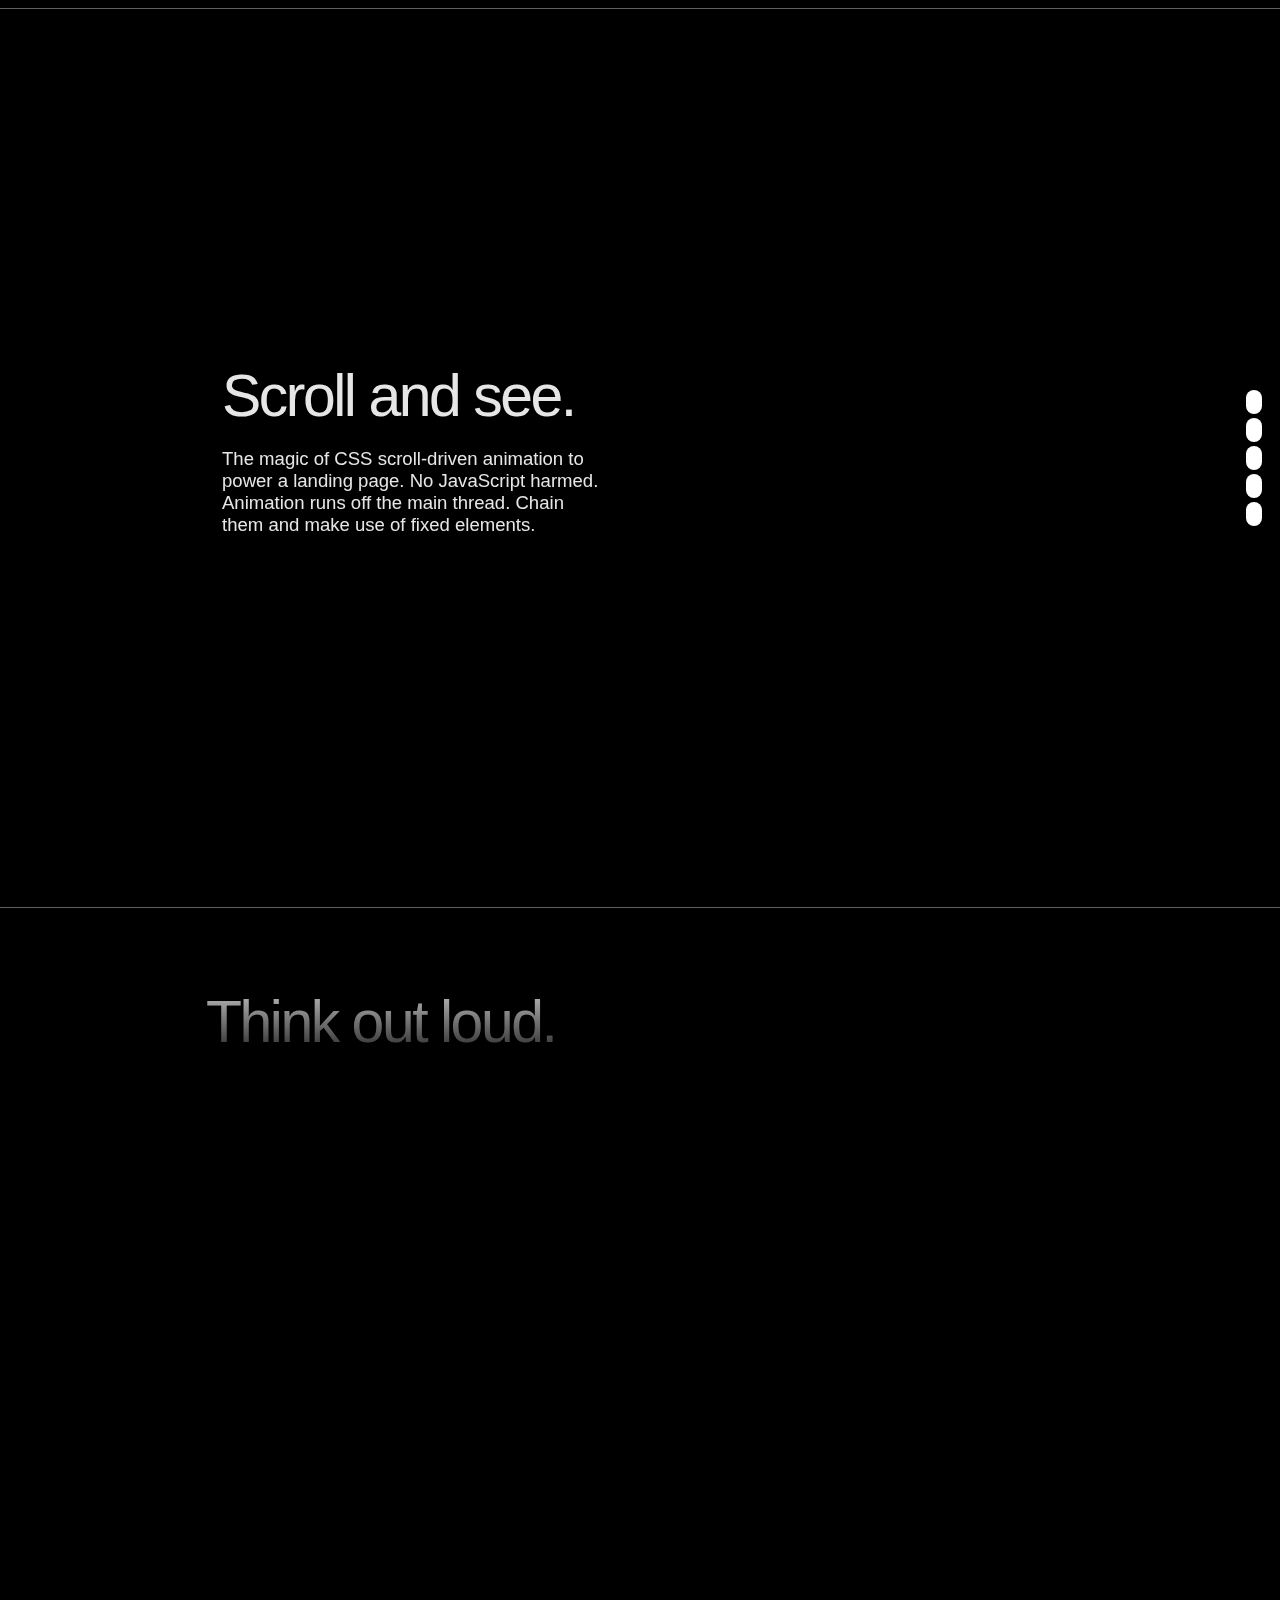
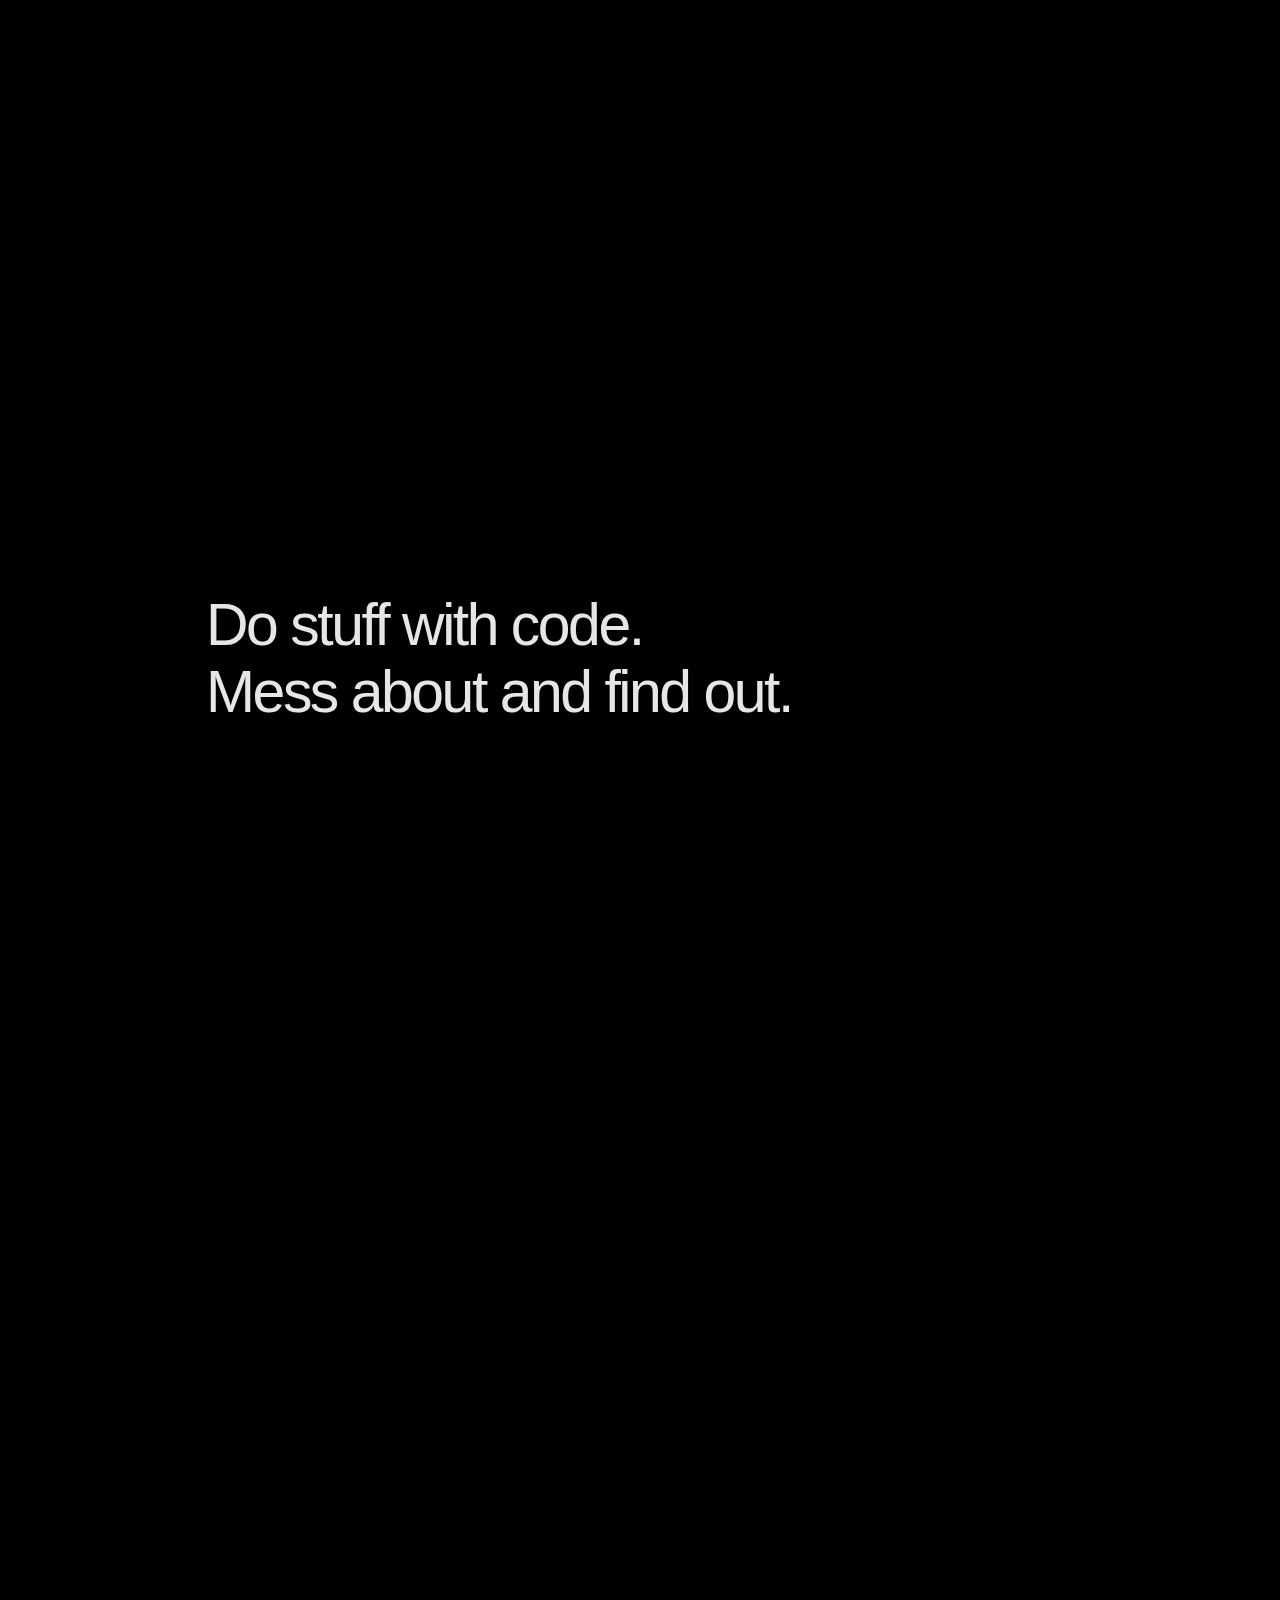
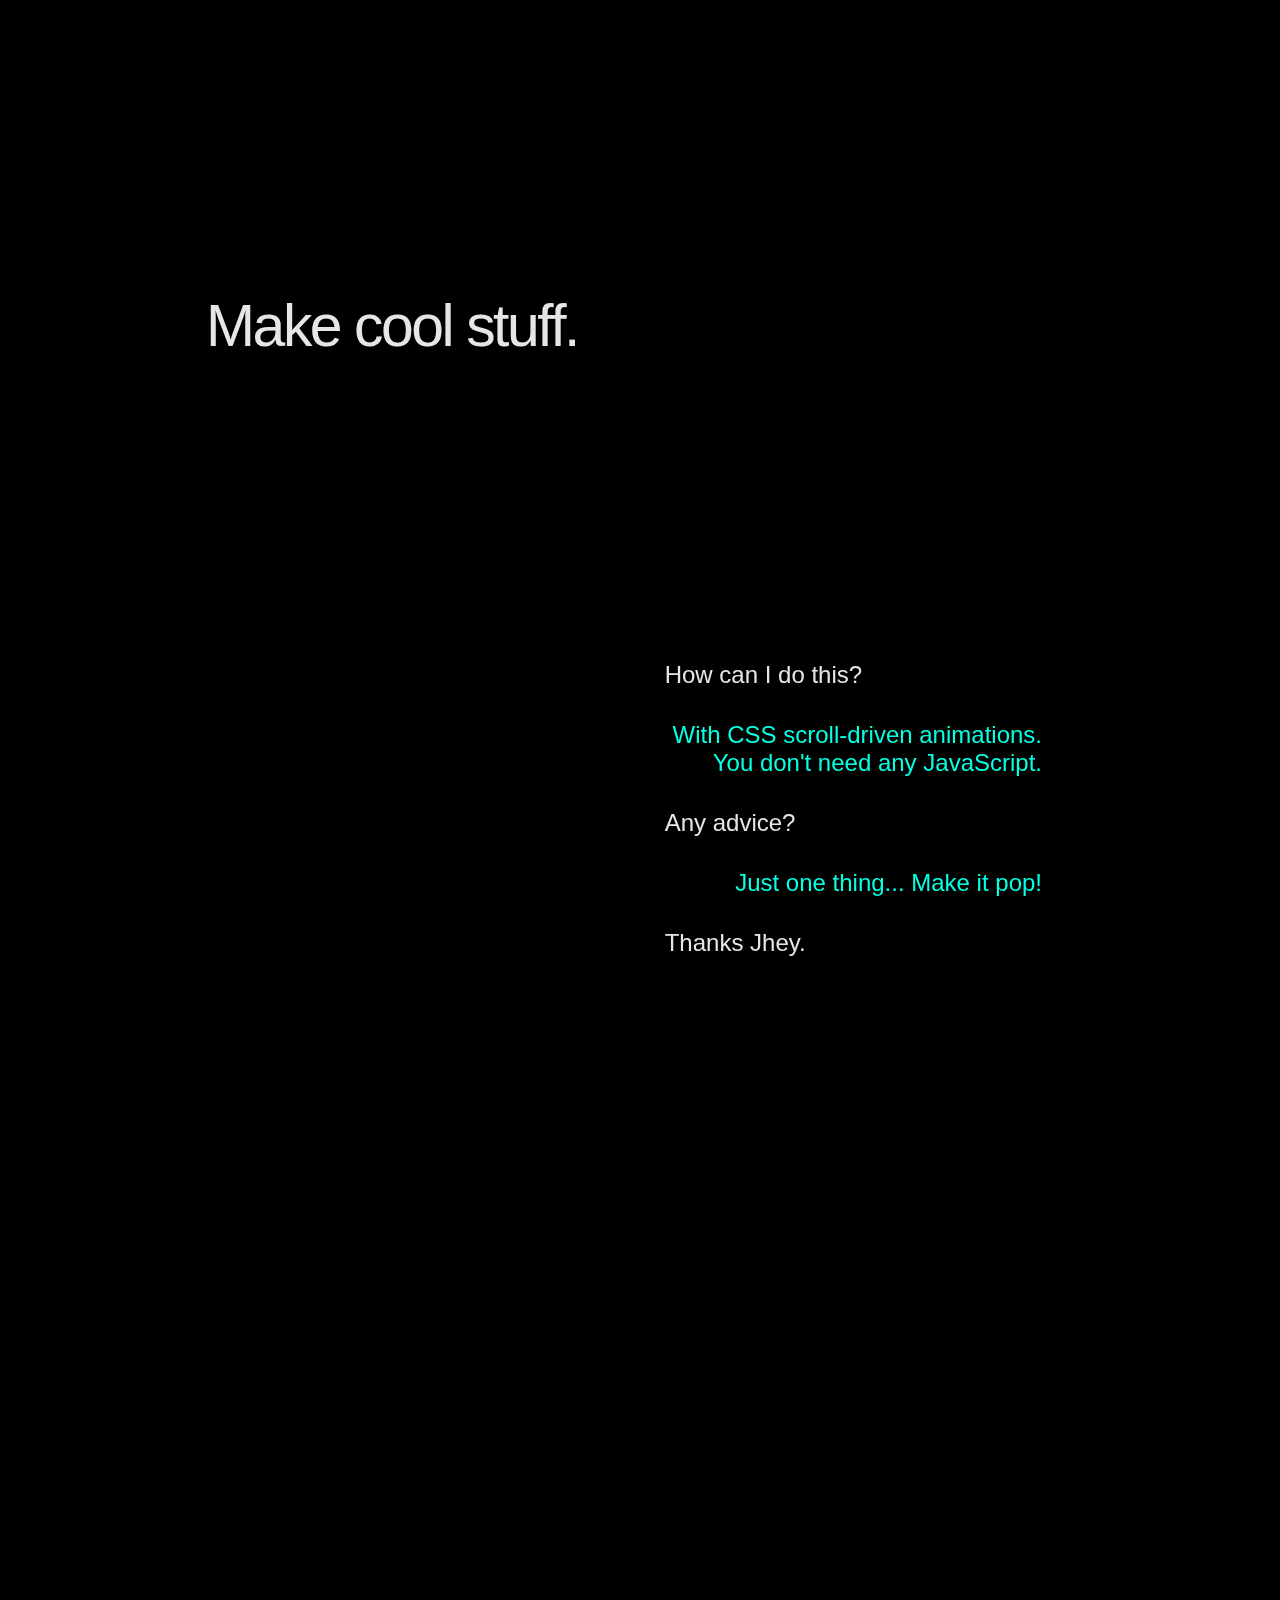
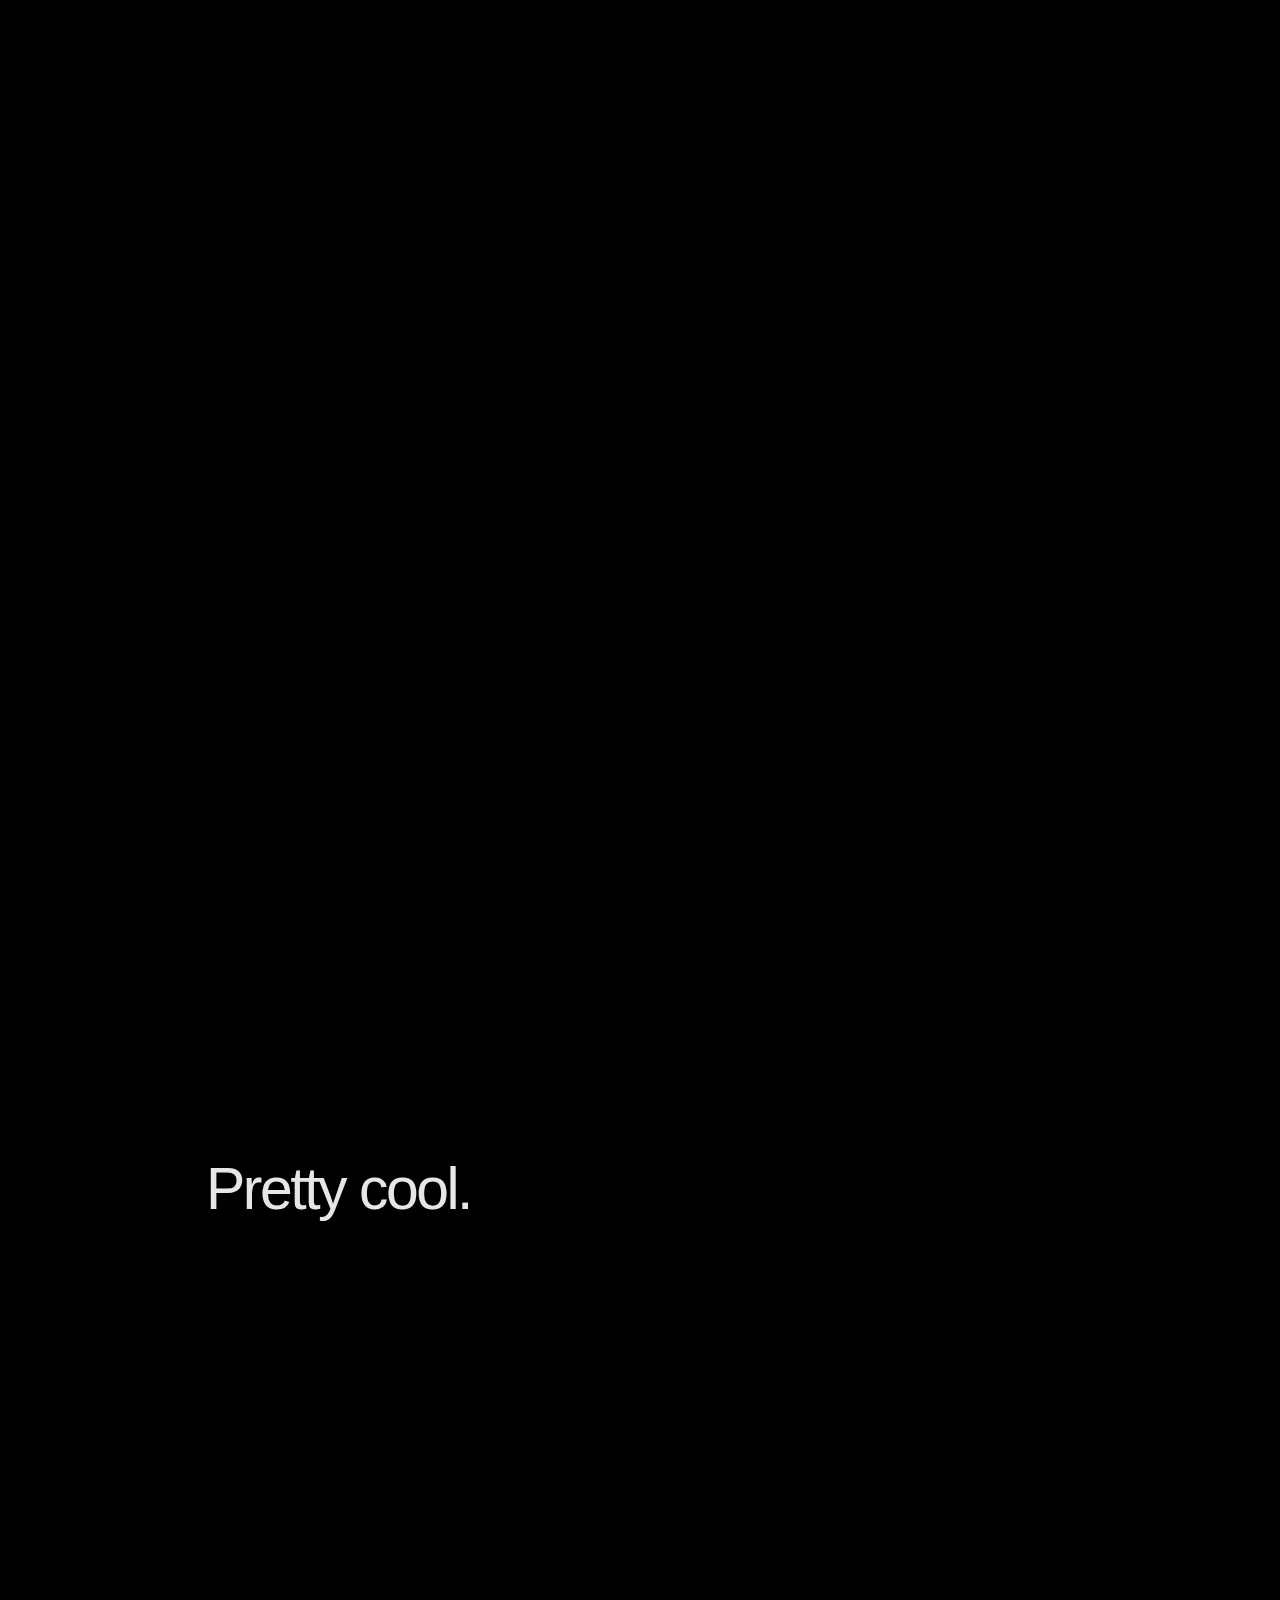
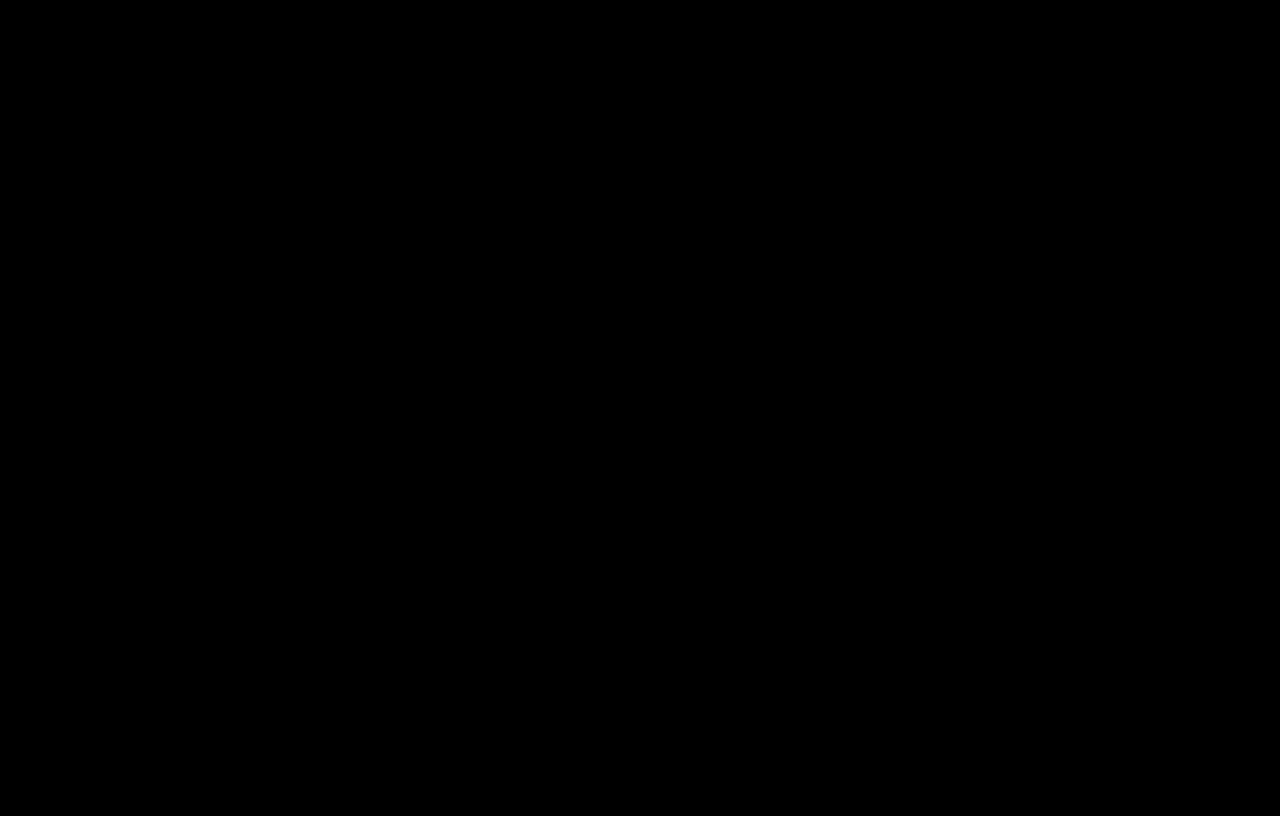
==== scrole.html @ 30d451ef "edit rm add" ====
<style>
  @font-face {
    font-family: "Geist Sans";
    src: url("https://assets.codepen.io/605876/GeistVF.ttf") format("truetype");
  }

  *,
  *:after,
  *:before {
    box-sizing: border-box;
  }

  html {
    scroll-snap-type: y mandatory;
    scrollbar-width: none;
    -ms-overflow-style: none;
  }

  body {
    min-height: 100vh;
    font-family: "Geist Sans", "SF Pro Text", "SF Pro Icons", "AOS Icons", "Helvetica Neue", Helvetica, Arial, sans-serif, system-ui;
    font-weight: 80;
    background: black;
    color: hsl(0 0% 90%);
    overflow-x: hidden;
  }

  p {
    max-width: 40ch;
  }

  section:nth-of-type(1) {
    scroll-snap-align: center;
    height: 100vh;
  }

  section:nth-of-type(2) {
    scroll-snap-align: start;
  }

  article {
    min-height: 100vh;
  }

  :is(h1, h2) {
    font-weight: 70;
    font-size: clamp(2.5rem, 3.35vw + 1rem, 8rem);
    letter-spacing: -0.075ch;
    margin: 0;
  }

  h1 {
    color: hsl(0 0% 90%);
  }

  :is(section, article) {
    position: relative;
  }

  nav a:first-of-type {
    width: 48px;
    aspect-ratio: 1;
    display: grid;
    place-items: center;
    color: white;
  }

  nav a:last-of-type {
    background: hsl(173 100% 51%);
    color: black;
    padding: 1rem 2rem;
    border-radius: 22px;
    text-decoration: none;
    font-weight: 120;
    transition: background 0.2s;
  }

  nav a:last-of-type:is(:hover, :focus-visible) {
    background: hsl(173 100% 40%);
  }

  .content {
    margin: 0 auto;
    width: 900px;
    max-width: 100%;
    height: 100%;
    z-index: 2;
    position: absolute;
    inset: 0;
    padding: 1rem;
  }

  .fixed img {
    height: 100%;
    width: 150%;
    object-fit: cover;
    z-index: -1;
    position: absolute;
    inset: 0;
    left: 50%;
    translate: -50% 0;
    filter: brightness(0.5);
  }

  section:first-of-type img {
    left: 50%;
    translate: -50% 0;
  }

  section:first-of-type {
    padding: 2rem 1rem;
    display: grid;
    align-content: end;
    justify-content: start;
  }

  section:first-of-type .fixed {
    z-index: 5;
  }

  section:first-of-type .fixed .content {
    margin: 0 auto;
    width: 900px;
    max-width: 100%;
    display: grid;
    align-content: center;
    justify-content: start;
    padding: 6rem 2rem;
    height: 100%;
  }

  section:first-of-type {
    background: black;
  }

  section:first-of-type p {
    font-size: clamp(1rem, 0.2vw + 1rem, 2rem);
    padding: 0 2rem 0 0;
  }

  section:nth-of-type(2) article:first-of-type .fixed {
    z-index: 2;
  }

  section:nth-of-type(2) .content {
    display: grid;
    padding: 4rem 1rem;
    align-content: center;
  }

  section:nth-of-type(2) article:first-of-type .content {
    align-content: end;
  }

  section:nth-of-type(2) article:first-of-type .fixed::after {
    content: "";
    position: absolute;
    inset: 0;
    background: hsl(0 0% 0% / 0.25);
  }

  section:nth-of-type(2) article:first-of-type h2 {
    padding: 1rem 0;
  }

  section:nth-of-type(2) article:nth-of-type(2) h2 {
    padding: 0 2rem 0 0;
  }

  section:nth-of-type(2) article:nth-of-type(2) .fixed {
    background: black;
    z-index: 2;
  }

  section:nth-of-type(2) article:nth-of-type(3) .content {
    align-content: start;
  }

  section:nth-of-type(2) article:nth-of-type(3) .fixed {
    z-index: 2;
  }

  section:nth-of-type(2) article:nth-of-type(3) img {
    filter: saturate(0.5) brightness(0.5);
  }

  .text-blocks {
    width: 100%;
    max-width: 46ch;
    justify-self: end;
    display: grid;
    place-items: center;
    gap: 2rem 0;
    padding-right: 2rem;
  }

  /* Text block styling */
  .chat-container {
    height: 100vh;
    width: 100%;
    position: sticky;
    top: 0;
    display: grid;
    place-items: center;
  }

  .text-blocks p {
    display: inline-block;
    border-radius: 6px;
    margin: 0;
    font-size: clamp(1.5rem, 0.5vw + 1rem, 4rem);
    font-weight: 120;
  }

  .text-blocks p:nth-of-type(even) {
    justify-self: end;
    text-align: right;
    color: hsl(173 100% 51%);
  }

  .text-blocks p:nth-of-type(odd) {
    justify-self: start;
  }

  .filler {
    display: none;
  }

  /* Scroll indicators */
  .indicators {
    width: 20px;
    aspect-ratio: 1 / 7;
    position: fixed;
    top: 50%;
    right: 1rem;
    z-index: 999999;
    translate: 0 -50%;
    display: flex;
    flex-direction: column;
  }

  .indicator {
    background: linear-gradient(white, white) padding-box;
    border-radius: 100px;
    width: 100%;
    min-height: 20px;
    display: inline-block;
    flex: 1;
    border: 2px solid transparent;
  }

  html {
    scroll-behavior: smooth;
  }

  @supports (animation-timeline: scroll()) {
    section:nth-of-type(1) article {
      view-timeline: --article-one;
    }

    section:nth-of-type(2) article:nth-of-type(1) {
      view-timeline: --article-two;
    }

    section:nth-of-type(2) article:nth-of-type(2) {
      view-timeline: --article-three;
    }

    section:nth-of-type(2) article:nth-of-type(3) {
      view-timeline: --article-four;
    }

    section:nth-of-type(2) article:nth-of-type(4) {
      view-timeline: --article-five;
    }

    .fixed {
      position: fixed;
      inset: 0;
    }

    .static {
      position: absolute;
      inset: 0;
      z-index: 6;
    }

    .filler {
      display: block;
      width: 100%;
      position: absolute;
      bottom: 30vh;
      padding: 1rem;
    }

    .text-blocks p {
      animation: slide-in, fade-in;
      animation-fill-mode: both;
      animation-timing-function: linear;
      animation-timeline: --article-four;
    }

    .text-blocks p:nth-of-type(1) {
      animation-range: entry-crossing 50% entry-crossing 55%;
    }

    .text-blocks p:nth-of-type(2) {
      animation-range: entry-crossing 55% entry-crossing 60%;
    }

    .text-blocks p:nth-of-type(3) {
      animation-range: entry-crossing 60% entry-crossing 65%;
    }

    .text-blocks p:nth-of-type(4) {
      animation-range: entry-crossing 65% entry-crossing 70%;
    }

    .text-blocks p:nth-of-type(5) {
      animation-range: entry-crossing 70% entry-crossing 75%;
    }

    section:nth-of-type(2) article:last-of-type {
      z-index: 5;
    }

    section:nth-of-type(2) article:nth-of-type(3) {
      height: 400vh;
    }

    section:nth-of-type(2) article:nth-of-type(3) h2 {
      margin-top: 80vh;
    }

    section:nth-of-type(2) article:last-of-type .fixed {
      clip-path: ellipse(220% 200% at 50% 300%);
      animation: unclip both linear;
      animation-timeline: --article-five;
      animation-range: entry 20% entry 80%;
    }

    .filler h2 {
      animation: fade-away, fade-out;
      animation-timing-function: linear;
      animation-fill-mode: both;
      animation-timeline: --article-four;
      animation-range: exit 40% exit 75%, exit 70% exit 90%;
    }

    .loud-wrap {
      clip-path: inset(0 0 0 0);
      animation: unmask both linear;
      animation-timeline: --article-two;
      animation-range: entry 20% entry 80%;
      mask: linear-gradient(white 50%, transparent) 0 100% / 100% 200% no-repeat;
    }

    .text-wrap {
      position: sticky;
      bottom: 4rem;
      transform-origin: 50% 0;
      animation: fade-away both linear, fade-out both linear;
      animation-timeline: --article-two;
      animation-range: exit 40% exit 75%, exit 70% exit 100%;
    }

    .text-blocks {
      animation: fade-out both linear;
      animation-timeline: --article-four;
      animation-range: entry-crossing 75% entry-crossing 100%;
    }

    section:nth-of-type(2) article:nth-of-type(3) .fixed {
      animation: fade-in both linear, fade-out both linear;
      animation-timeline: --article-four, --article-four;
      animation-range: entry 45% exit-crossing 0%, exit 0% exit 15%;
    }

    section:nth-of-type(2) article:nth-of-type(2) .fixed {
      animation: fade-in;
      animation-fill-mode: both;
      animation-timing-function: linear;
      animation-timeline: --article-three;
      animation-range: entry 60% exit 30%;
    }

    section:nth-of-type(2) article:nth-of-type(2) h2 {
      animation: slide-in, fade-in, fade-away, fade-out;
      animation-fill-mode: both;
      animation-timing-function: linear;
      animation-timeline: view(), view(), --article-three, --article-three;
      animation-range: entry 100% cover 25%, entry 100% cover 35%, exit 20% exit 40%, exit 40% exit 50%;
    }

    section:nth-of-type(2) article:first-of-type h2 {
      animation: slide-up both linear;
      animation-timeline: --article-two;
      animation-range: entry 20% entry 80%;
    }

    section:nth-of-type(2) article:first-of-type img {
      animation: scale-down both linear;
      animation-timeline: --article-two;
      animation-range: entry;
    }

    section:nth-of-type(2) article:first-of-type .fixed {
      clip-path: ellipse(220% 200% at 50% 300%);
      animation: unclip both linear;
      animation-timeline: --article-two;
      animation-range: entry 0 entry 100%;
    }

    section:first-of-type {
      view-timeline: --section;
    }

    section:first-of-type .fixed {
      animation: scale-and-move both linear, fade-out both linear;
      animation-timeline: --section;
      animation-range: exit 0% exit 50%, exit 0% exit 25%;
      transform-origin: 50% 0;
    }

    /* Keyframes collection	*/
    @keyframes slide-in {
      0% {
        translate: 0 100%;
      }
    }

    @keyframes fade-in {
      0% {
        opacity: 0;
      }
    }

    @keyframes slide-up {
      0% {
        translate: 0 100%;
      }
    }

    @keyframes fade-away {
      to {
        filter: blur(4rem);
      }
    }

    @keyframes unmask {
      to {
        mask-position: 0 0;
      }
    }

    @keyframes scale-down {
      0% {
        scale: 5;
      }
    }

    @keyframes unclip {
      to {
        clip-path: ellipse(220% 200% at 50% 175%);
      }
    }

    @keyframes fade-out {
      to {
        opacity: 0;
      }
    }

    @keyframes scale-and-move {
      to {
        translate: 0 -10%;
        scale: 0.35 0.5;
      }
    }



    /* Scroll indication work */
    :root {
      timeline-scope:
        --article-one,
        --article-two,
        --article-three,
        --article-four,
        --article-five;
    }

    .indicator {
      animation: activate, deactivate;
      animation-fill-mode: both;
      animation-timing-function: linear;
      animation-range: entry, exit;
    }

    .indicator:nth-of-type(1) {
      animation-timeline: --article-one;
    }

    .indicator:nth-of-type(2) {
      animation-timeline: --article-two;
    }

    .indicator:nth-of-type(3) {
      animation-timeline: --article-three;
    }

    .indicator:nth-of-type(4) {
      animation-timeline: --article-four;
    }

    .indicator:nth-of-type(5) {
      animation-timeline: --article-five;
    }

    @keyframes activate {
      to {
        flex: 3;
      }
    }

    @keyframes deactivate {
      to {
        flex: 1;
      }
    }
  }
</style>

<body>

  <div class="indicators">
    <a href="#item-1" class="indicator"></a>
    <a href="#item-2" class="indicator"></a>
    <a href="#item-3" class="indicator"></a>
    <a href="#item-4" class="indicator"></a>
    <a href="#item-5" class="indicator"></a>
  </div>
  <main>
    <section>
      <article id="item-1">
        <div class="fixed">
          <img src="https://fastly.picsum.photos/id/310/1920/1080.jpg?hmac=HDJM8ptvuyfahXPE6mcsYhG1XGE1mUb2oaa4hlFZ0yg"
            alt="">
          <div class="content">
            <h1>Scroll and see.</h1>
            <p>The magic of CSS scroll-driven animation to power a landing page. No JavaScript harmed. Animation runs
              off the main thread. Chain them and make use of fixed elements.</p>
          </div>
        </div>
      </article>
    </section>
    <section>
      <article id="item-2">
        <div class="fixed">
          <img src="https://fastly.picsum.photos/id/846/1920/1080.jpg?hmac=rx55XDjKPLjmW5WdHBRqOphU4wZkLT5W3TC_WBdvyVY"
            alt="">
        </div>
        <div class="static">
          <div class="content">
            <div class="text-wrap">
              <div class="loud-wrap">
                <h2>Think out loud.</h2>
              </div>
            </div>
          </div>
        </div>
      </article>
      <article id="item-3">
        <div class="fixed"></div>
        <div class="static">
          <div class="content">
            <h2>Do stuff with code.<br />Mess about and find out.</h2>
          </div>
        </div>
      </article>
      <article id="item-4">
        <div class="fixed">
          <img src="https://fastly.picsum.photos/id/985/1920/1080.jpg?hmac=dLb_5lBJW4AZhZDUXweY5WlrnscpKLtCKffaqSrF9Vw"
            alt="">
        </div>
        <div class="static">
          <div class="content">
            <h2>Make cool stuff.</h2>
            <div class="chat-container">
              <div class="text-blocks">
                <p>How can I do this?</p>
                <p>With CSS scroll-driven animations. You don't need any JavaScript.</p>
                <p>Any advice?</p>
                <p>Just one thing... Make it pop!</p>
                <p>Thanks Jhey.</p>
              </div>
            </div>
            <div class="filler">
              <h2>Pretty cool.</h2>
            </div>
          </div>
        </div>
      </article>
      <article id="item-5">
        <div class="fixed">
          <img src="https://fastly.picsum.photos/id/681/1920/1080.jpg?hmac=qyb0NfTEkQw9QdsIYQbV0GhAEyKiPcAfetmIF_e8Kik"
            alt="" />
          <div class="content">
            <h2>Fin.<br>Follow for more.</h2>
          </div>
        </div>
      </article>
    </section>
  </main>
</body>
<script>
  import gsap from "https://cdn.skypack.dev/gsap@3.12.0";
  import { ScrollTrigger } from "https://cdn.skypack.dev/gsap@3.12.0/ScrollTrigger";

  if (!CSS.supports("animation-timeline: view()")) {
    gsap.registerPlugin(ScrollTrigger);
    // Set up all the scroll animations with ScrollTrigger instead.
    // Blanket styles
    gsap.set(".fixed", {
      position: "fixed",
      inset: 0
    });
    gsap.set(".static", {
      position: "absolute",
      inset: 0,
      zIndex: 6
    });
    // First section
    gsap.set("section:first-of-type .fixed", {
      transformOrigin: "50% 0%"
    });
    gsap.to("section:first-of-type .fixed", {
      scale: "0.35 0.5",
      yPercent: -10,
      scrollTrigger: {
        scrub: 0.5,
        trigger: "section:first-of-type",
        start: "top top",
        end: "bottom 50%"
      }
    });
    gsap.to("section:first-of-type .fixed", {
      opacity: 0,
      scrollTrigger: {
        scrub: 0.5,
        trigger: "section:first-of-type",
        start: "top top",
        end: "bottom 75%"
      }
    });
    // The second section with image scaling down, etc.
    gsap.set("section:nth-of-type(2) article:first-of-type .fixed", {
      clipPath: "ellipse(220% 200% at 50% 300%)",
      zIndex: 3
    });
    gsap.to("section:nth-of-type(2) article:first-of-type .fixed", {
      clipPath: "ellipse(220% 200% at 50% 175%)",
      scrollTrigger: {
        scrub: 0.5,
        trigger: "section:nth-of-type(2) article:first-of-type",
        start: "top bottom",
        end: "top top"
      }
    });
    gsap.from("section:nth-of-type(2) article:first-of-type img", {
      scale: 5,
      scrollTrigger: {
        scrub: 0.5,
        trigger: "section:nth-of-type(2) article:first-of-type",
        start: "top bottom",
        end: "top top"
      }
    });

    gsap.set(".loud-wrap", {
      clipPath: "inset(0 0 0 0)",
      mask: "linear-gradient(white 50%, transparent) 0 100% / 100% 200% no-repeat"
    });
    gsap.set(".text-wrap", {
      position: "sticky",
      bottom: "4rem",
      transformOrigin: "50% 0"
    });
    gsap.from("section:nth-of-type(2) article:first-of-type h2", {
      yPercent: 100,
      scrollTrigger: {
        scrub: 0.5,
        trigger: "section:nth-of-type(2) article:first-of-type",
        start: "top 50%",
        end: "top 0%"
      }
    });
    gsap.to("section:nth-of-type(2) article:first-of-type .loud-wrap", {
      maskPosition: "0 0",
      scrollTrigger: {
        scrub: 0.5,
        trigger: "section:nth-of-type(2) article:first-of-type",
        start: "top 50%",
        end: "top 0%"
      }
    });
    // Blur the text on exit
    gsap.to("section:nth-of-type(2) article:first-of-type .text-wrap", {
      filter: "blur(4rem)",
      opacity: 0,
      scrollTrigger: {
        scrub: 0.5,
        trigger: "section:nth-of-type(2) article:first-of-type",
        start: "bottom 60%",
        end: "bottom 25%"
      }
    });

    // Third section
    gsap.set("section:nth-of-type(2) article:nth-of-type(2) .fixed", {
      zIndex: 3
    });
    gsap.from("section:nth-of-type(2) article:nth-of-type(2) .fixed", {
      opacity: 0,
      scrollTrigger: {
        scrub: 0.5,
        trigger: "section:nth-of-type(2) article:nth-of-type(2)",
        start: "top 50%",
        end: "top -30%"
      }
    });
    gsap.from("section:nth-of-type(2) article:nth-of-type(2) h2", {
      yPercent: 100,
      opacity: 0,
      scrollTrigger: {
        scrub: 0.5,
        trigger: "section:nth-of-type(2) article:nth-of-type(2)",
        start: "top 50%",
        end: "top 25%"
      }
    });
    gsap.to("section:nth-of-type(2) article:nth-of-type(2) h2", {
      filter: "blur(4rem)",
      color: "transparent",
      scrollTrigger: {
        scrub: 0.5,
        trigger: "section:nth-of-type(2) article:nth-of-type(2)",
        start: "bottom bottom",
        end: "bottom 50%"
      }
    });
    // Fourth
    gsap.set(".filler", {
      display: "block",
      position: "absolute",
      bottom: "30vh",
      padding: "1rem"
    });
    gsap.set("section:nth-of-type(2) article:nth-of-type(3)", {
      height: "400vh"
    });
    gsap.set("section:nth-of-type(2) article:nth-of-type(3) .fixed", {
      zIndex: 3
    });
    gsap.set("section:nth-of-type(2) article:nth-of-type(3) h2", {
      marginTop: "80vh"
    });
    gsap.from("section:nth-of-type(2) article:nth-of-type(3) .fixed", {
      opacity: 0,
      scrollTrigger: {
        trigger: "section:nth-of-type(2) article:nth-of-type(3)",
        scrub: 0.5,
        start: "top 80%",
        end: "top top"
      }
    });
    gsap.to("section:nth-of-type(2) article:nth-of-type(3) img", {
      opacity: 0,
      scrollTrigger: {
        trigger: "section:nth-of-type(2) article:nth-of-type(3)",
        scrub: 0.5,
        start: "bottom bottom",
        end: "bottom 85%"
      }
    });
    // Animate the text blocks
    const LINES = document.querySelectorAll(".text-blocks p");
    LINES.forEach((LINE, index) => {
      gsap.from(LINE, {
        yPercent: 100,
        opacity: 0,
        scrollTrigger: {
          trigger: "section:nth-of-type(2) article:nth-of-type(3)",
          scrub: 0.5,
          start: `top -=${90 + index * 10}%`,
          end: `top -=${100 + index * 10}%`
        }
      });
    });
    gsap.to(".text-blocks", {
      opacity: 0,
      scrollTrigger: {
        trigger: "section:nth-of-type(2) article:nth-of-type(3)",
        scrub: 0.5,
        start: "bottom 130%",
        end: "bottom 110%"
      }
    });
    gsap.to(".filler h2", {
      opacity: 0,
      filter: "blur(4rem)",
      scrollTrigger: {
        trigger: "section:nth-of-type(2) article:nth-of-type(3)",
        scrub: 0.5,
        start: "bottom 55%",
        end: "bottom 30%"
      }
    });
    // The last piece is unclipping the end piece
    gsap.set("section:nth-of-type(2) article:last-of-type .fixed", {
      clipPath: "ellipse(220% 200% at 50% 300%)",
      zIndex: 5
    });
    gsap.to("section:nth-of-type(2) article:last-of-type .fixed", {
      clipPath: "ellipse(220% 200% at 50% 175%)",
      scrollTrigger: {
        trigger: "section:nth-of-type(2) article:last-of-type",
        scrub: 0.5,
        start: "top 80%",
        end: "top 20%"
      }
    });

    // Scroll indicator trickery
    const INDICATORS = document.querySelectorAll(".indicator");
    const ARTICLES = document.querySelectorAll("article");
    INDICATORS.forEach((indicator, index) => {
      // Here need to animate the indicator based on the position of the card
      gsap.to(indicator, {
        flex: 3,
        repeat: 1,
        yoyo: true,
        scrollTrigger: {
          scrub: true,
          trigger: ARTICLES[index],
          scroller: "body",
          start: "top bottom",
          end: "bottom top"
        }
      });
    });
  }

</script>
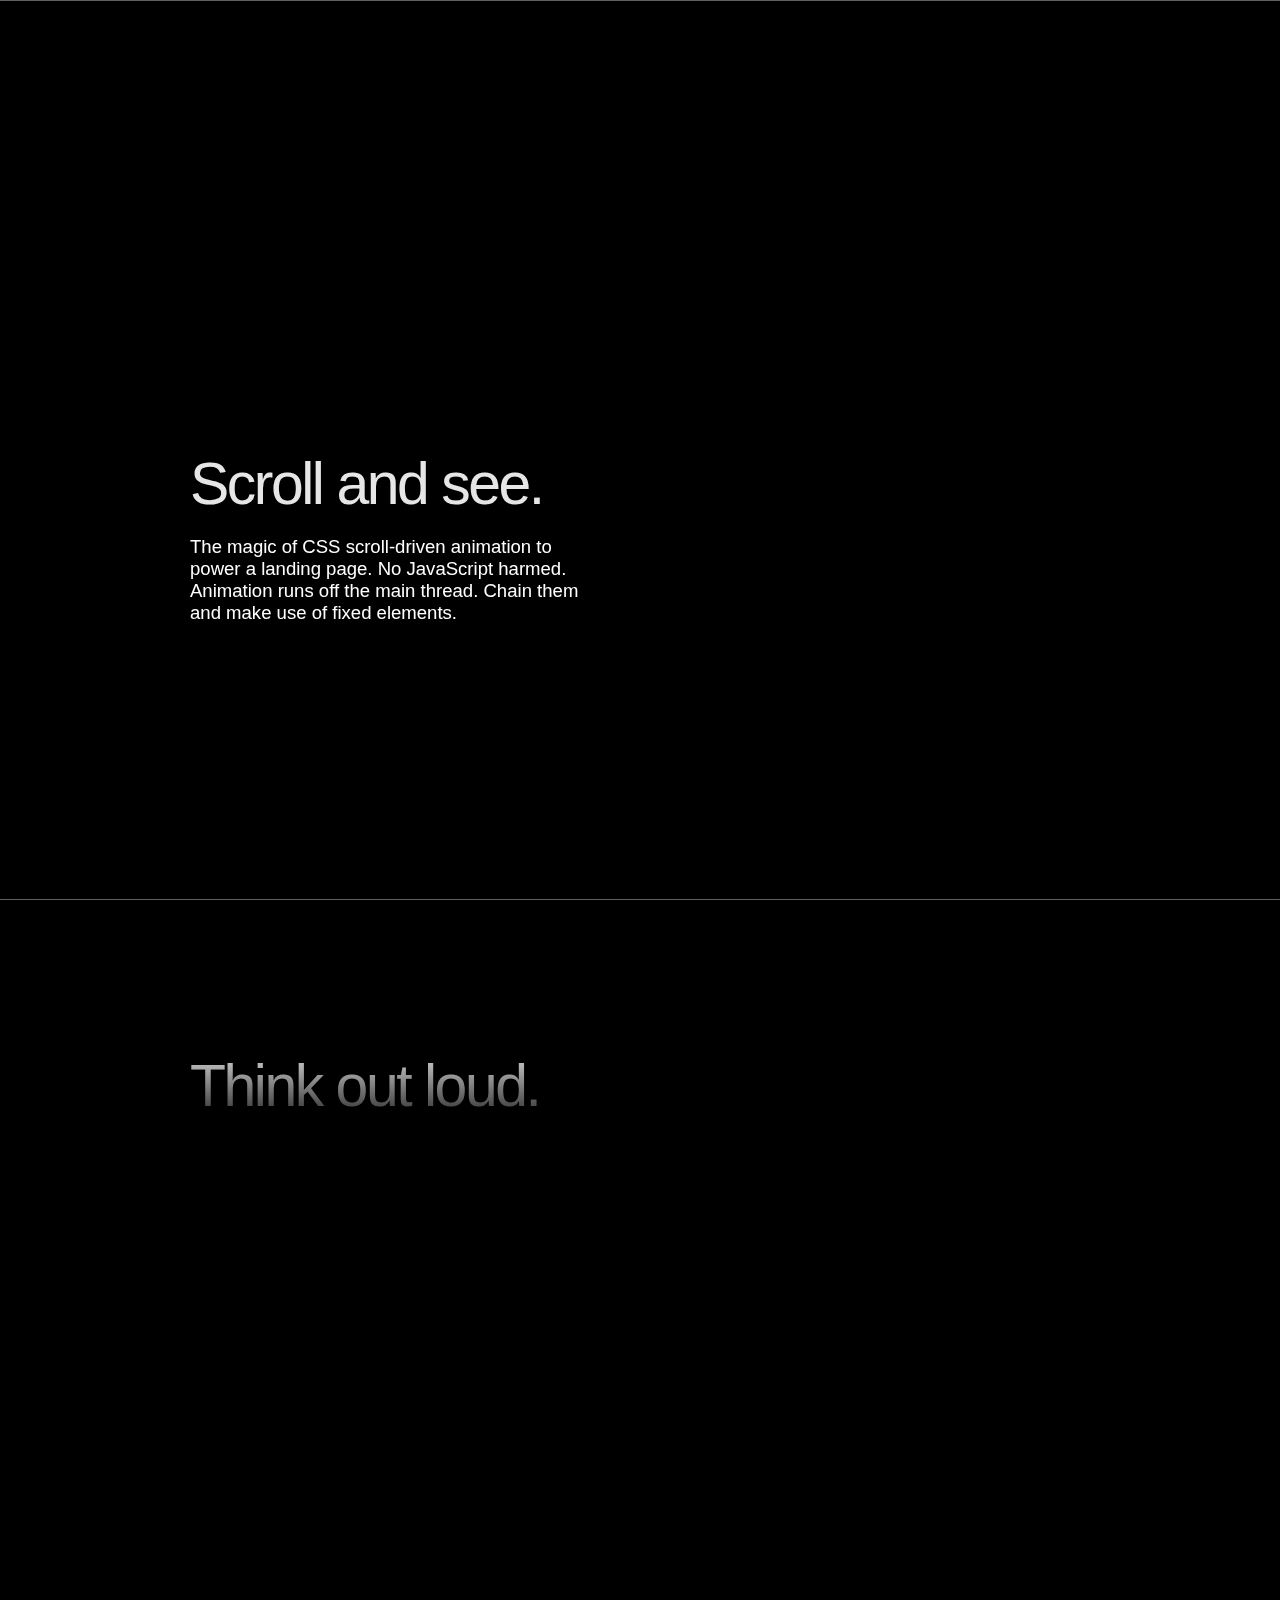
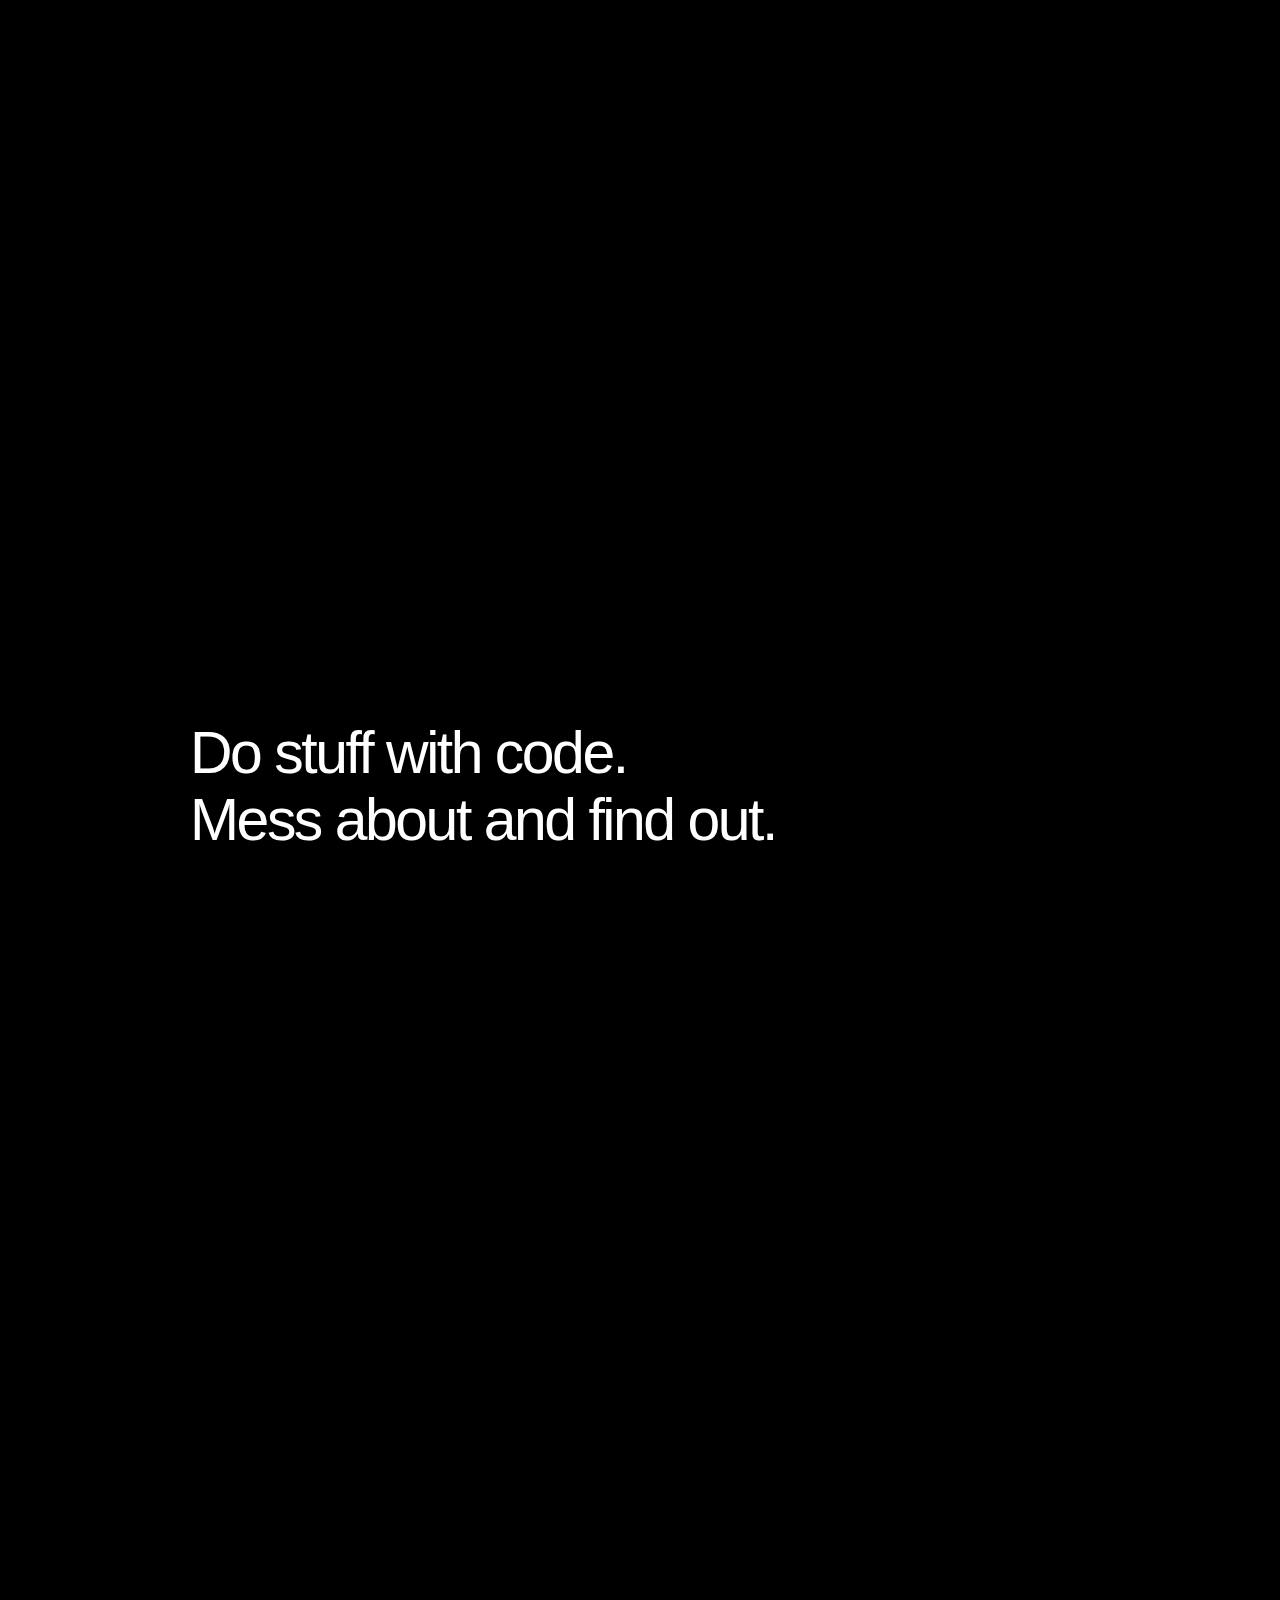
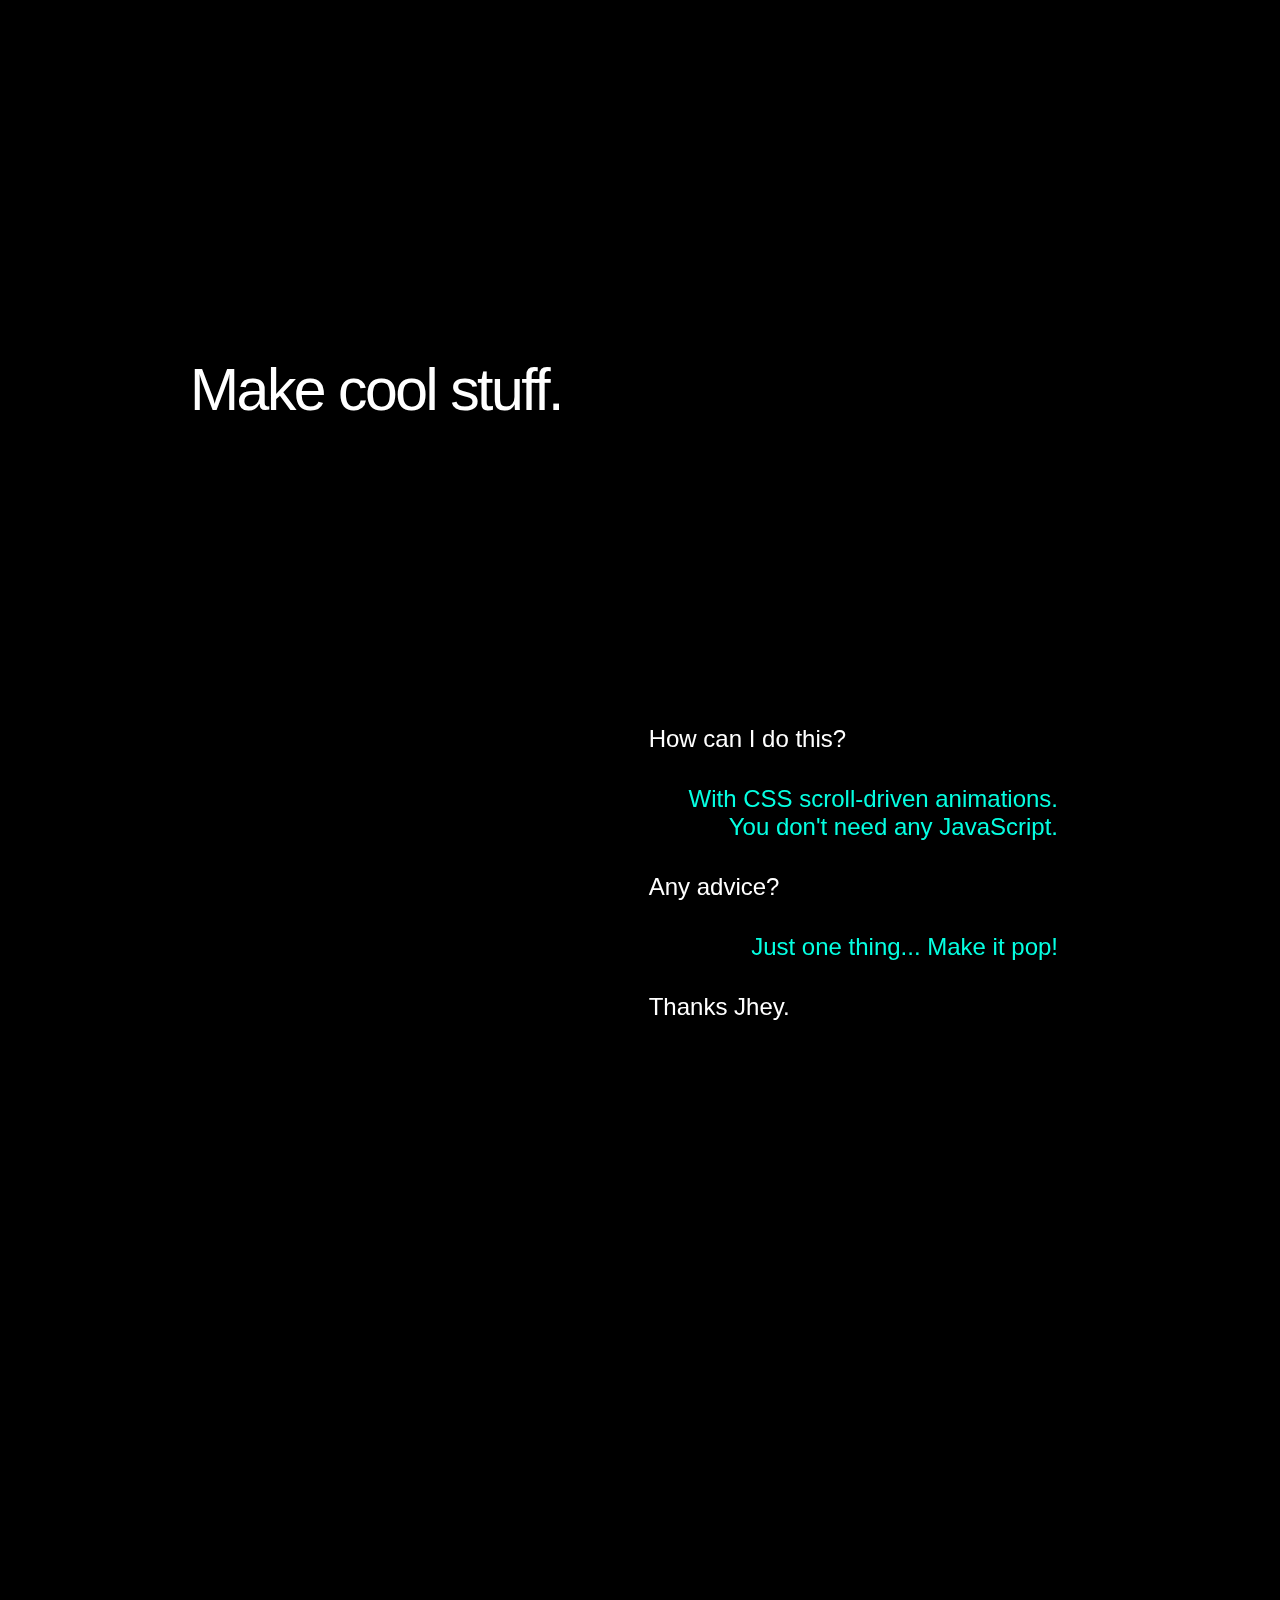
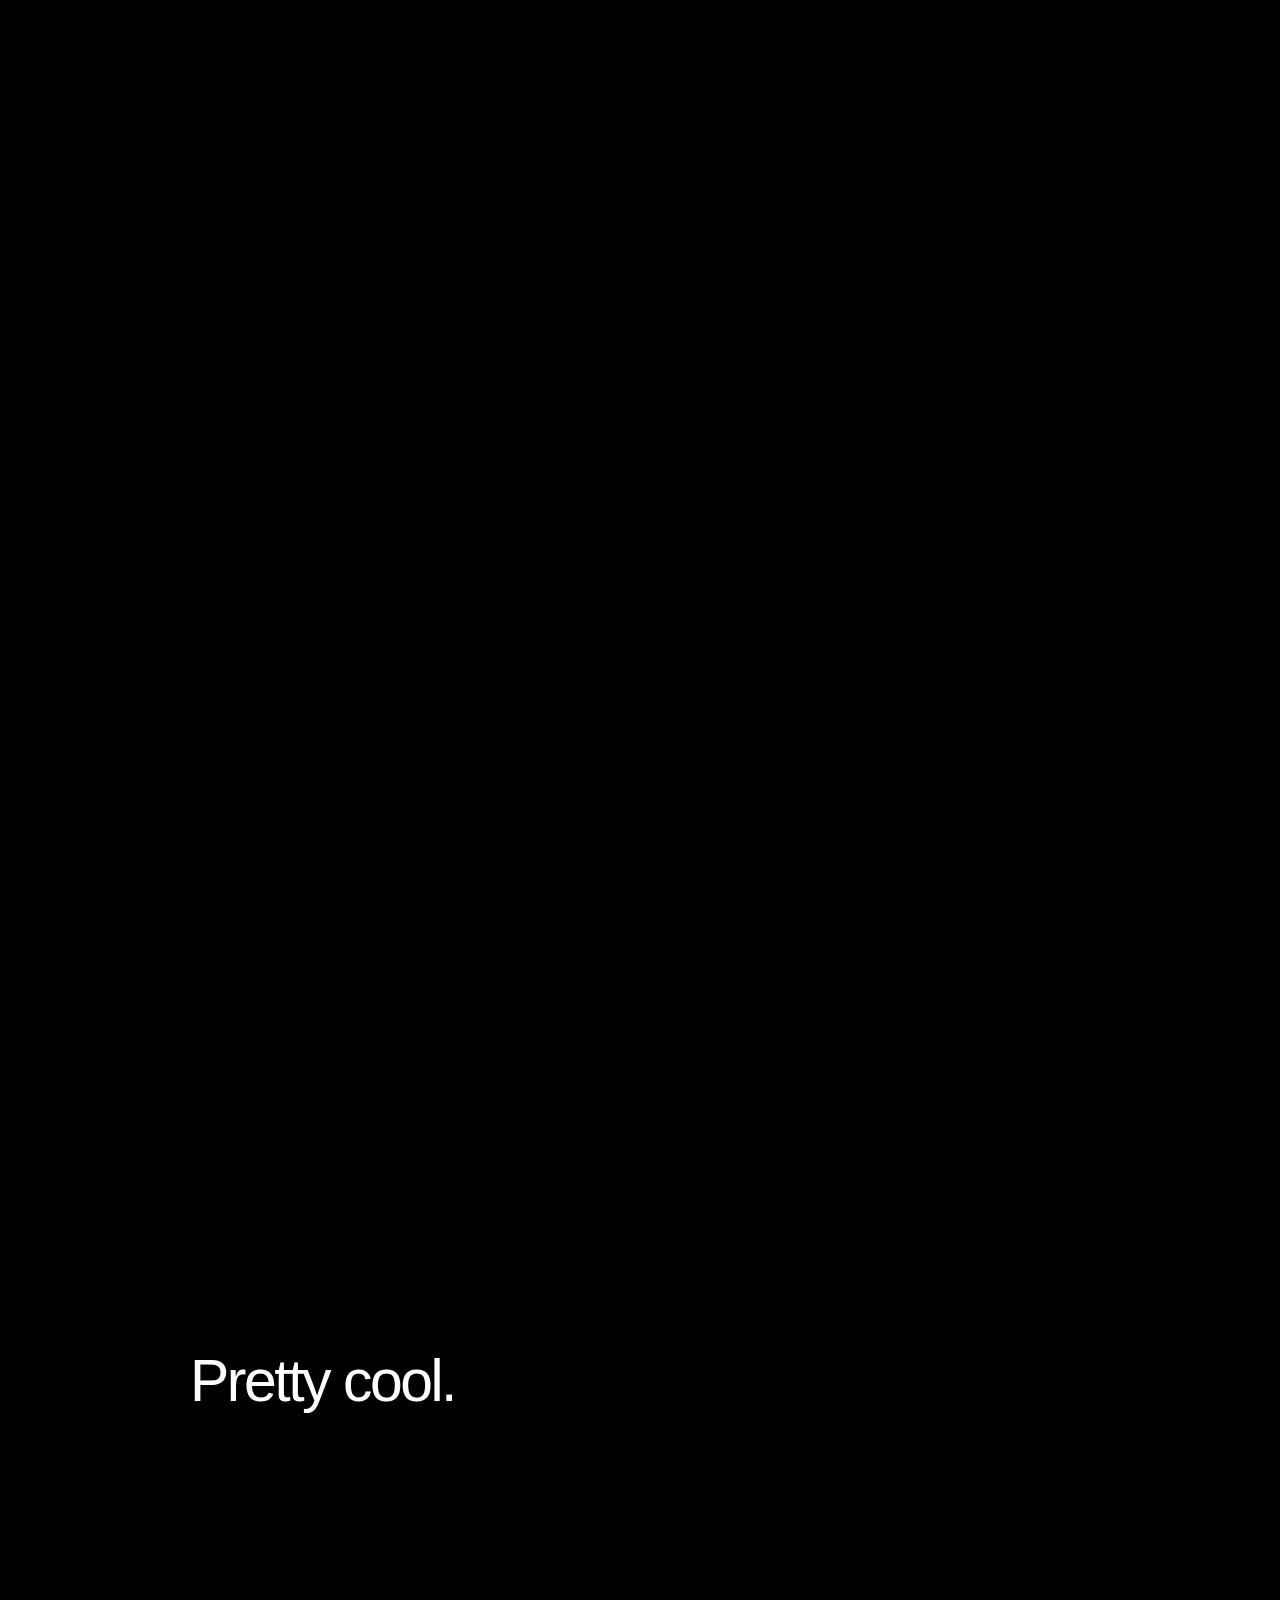
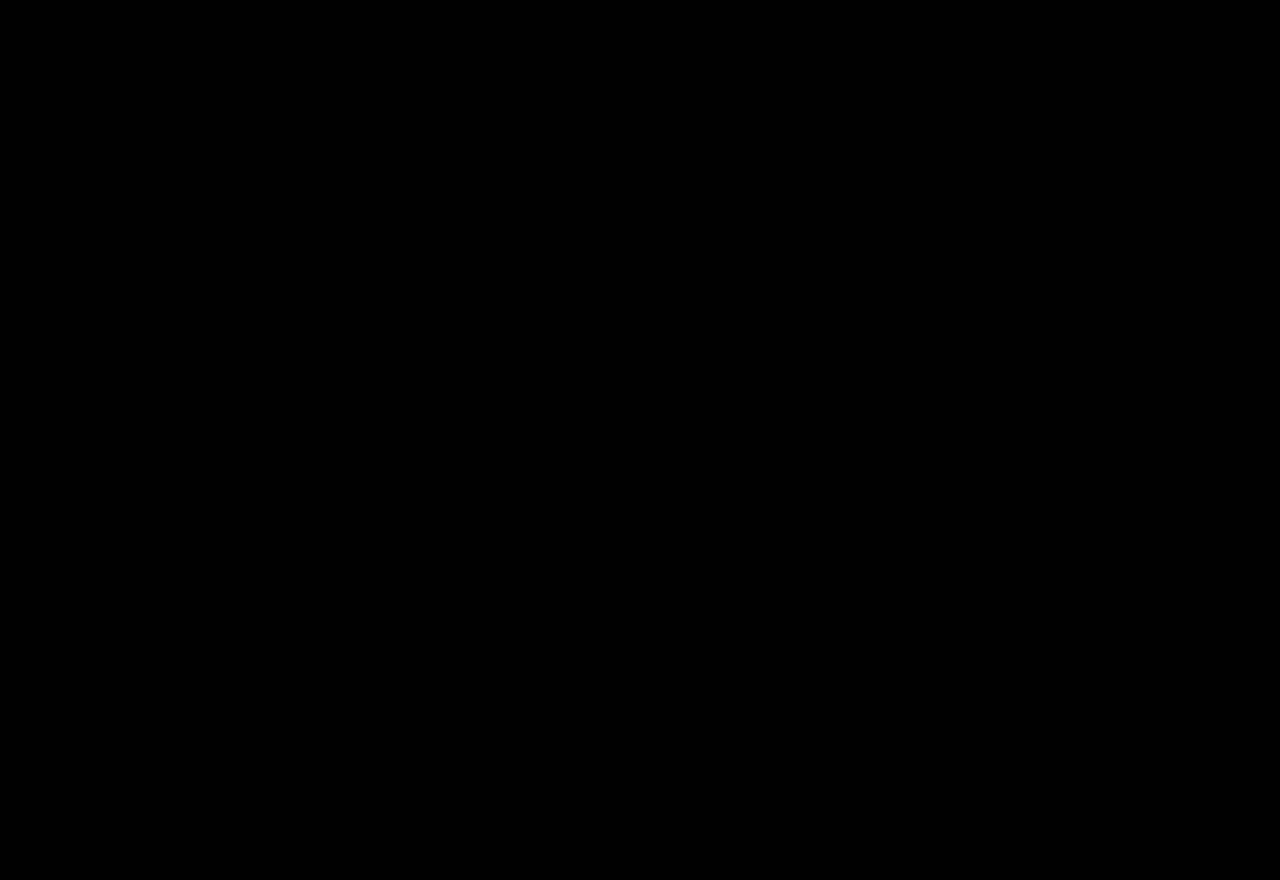
==== commit a4940cea: "remove edit" ====
--- a/scrole.html
+++ b/scrole.html
@@ -4,25 +4,11 @@
     src: url("https://assets.codepen.io/605876/GeistVF.ttf") format("truetype");
   }
 
-  *,
-  *:after,
-  *:before {
-    box-sizing: border-box;
-  }
-
-  html {
-    scroll-snap-type: y mandatory;
-    scrollbar-width: none;
-    -ms-overflow-style: none;
-  }
-
   body {
-    min-height: 100vh;
     font-family: "Geist Sans", "SF Pro Text", "SF Pro Icons", "AOS Icons", "Helvetica Neue", Helvetica, Arial, sans-serif, system-ui;
     font-weight: 80;
     background: black;
-    color: hsl(0 0% 90%);
-    overflow-x: hidden;
+    color: hsl(0, 0%, 100%);
   }
 
   p {
@@ -226,29 +212,6 @@
     display: none;
   }
 
-  /* Scroll indicators */
-  .indicators {
-    width: 20px;
-    aspect-ratio: 1 / 7;
-    position: fixed;
-    top: 50%;
-    right: 1rem;
-    z-index: 999999;
-    translate: 0 -50%;
-    display: flex;
-    flex-direction: column;
-  }
-
-  .indicator {
-    background: linear-gradient(white, white) padding-box;
-    border-radius: 100px;
-    width: 100%;
-    min-height: 20px;
-    display: inline-block;
-    flex: 1;
-    border: 2px solid transparent;
-  }
-
   html {
     scroll-behavior: smooth;
   }
@@ -477,69 +440,12 @@
         scale: 0.35 0.5;
       }
     }
-
-
-
-    /* Scroll indication work */
-    :root {
-      timeline-scope:
-        --article-one,
-        --article-two,
-        --article-three,
-        --article-four,
-        --article-five;
-    }
-
-    .indicator {
-      animation: activate, deactivate;
-      animation-fill-mode: both;
-      animation-timing-function: linear;
-      animation-range: entry, exit;
-    }
-
-    .indicator:nth-of-type(1) {
-      animation-timeline: --article-one;
-    }
-
-    .indicator:nth-of-type(2) {
-      animation-timeline: --article-two;
-    }
-
-    .indicator:nth-of-type(3) {
-      animation-timeline: --article-three;
-    }
-
-    .indicator:nth-of-type(4) {
-      animation-timeline: --article-four;
-    }
-
-    .indicator:nth-of-type(5) {
-      animation-timeline: --article-five;
-    }
-
-    @keyframes activate {
-      to {
-        flex: 3;
-      }
-    }
-
-    @keyframes deactivate {
-      to {
-        flex: 1;
-      }
-    }
   }
 </style>
 
 <body>
 
-  <div class="indicators">
-    <a href="#item-1" class="indicator"></a>
-    <a href="#item-2" class="indicator"></a>
-    <a href="#item-3" class="indicator"></a>
-    <a href="#item-4" class="indicator"></a>
-    <a href="#item-5" class="indicator"></a>
-  </div>
+
   <main>
     <section>
       <article id="item-1">
@@ -830,25 +736,5 @@
         end: "top 20%"
       }
     });
-
-    // Scroll indicator trickery
-    const INDICATORS = document.querySelectorAll(".indicator");
-    const ARTICLES = document.querySelectorAll("article");
-    INDICATORS.forEach((indicator, index) => {
-      // Here need to animate the indicator based on the position of the card
-      gsap.to(indicator, {
-        flex: 3,
-        repeat: 1,
-        yoyo: true,
-        scrollTrigger: {
-          scrub: true,
-          trigger: ARTICLES[index],
-          scroller: "body",
-          start: "top bottom",
-          end: "bottom top"
-        }
-      });
-    });
-  }
-
+  }
 </script>